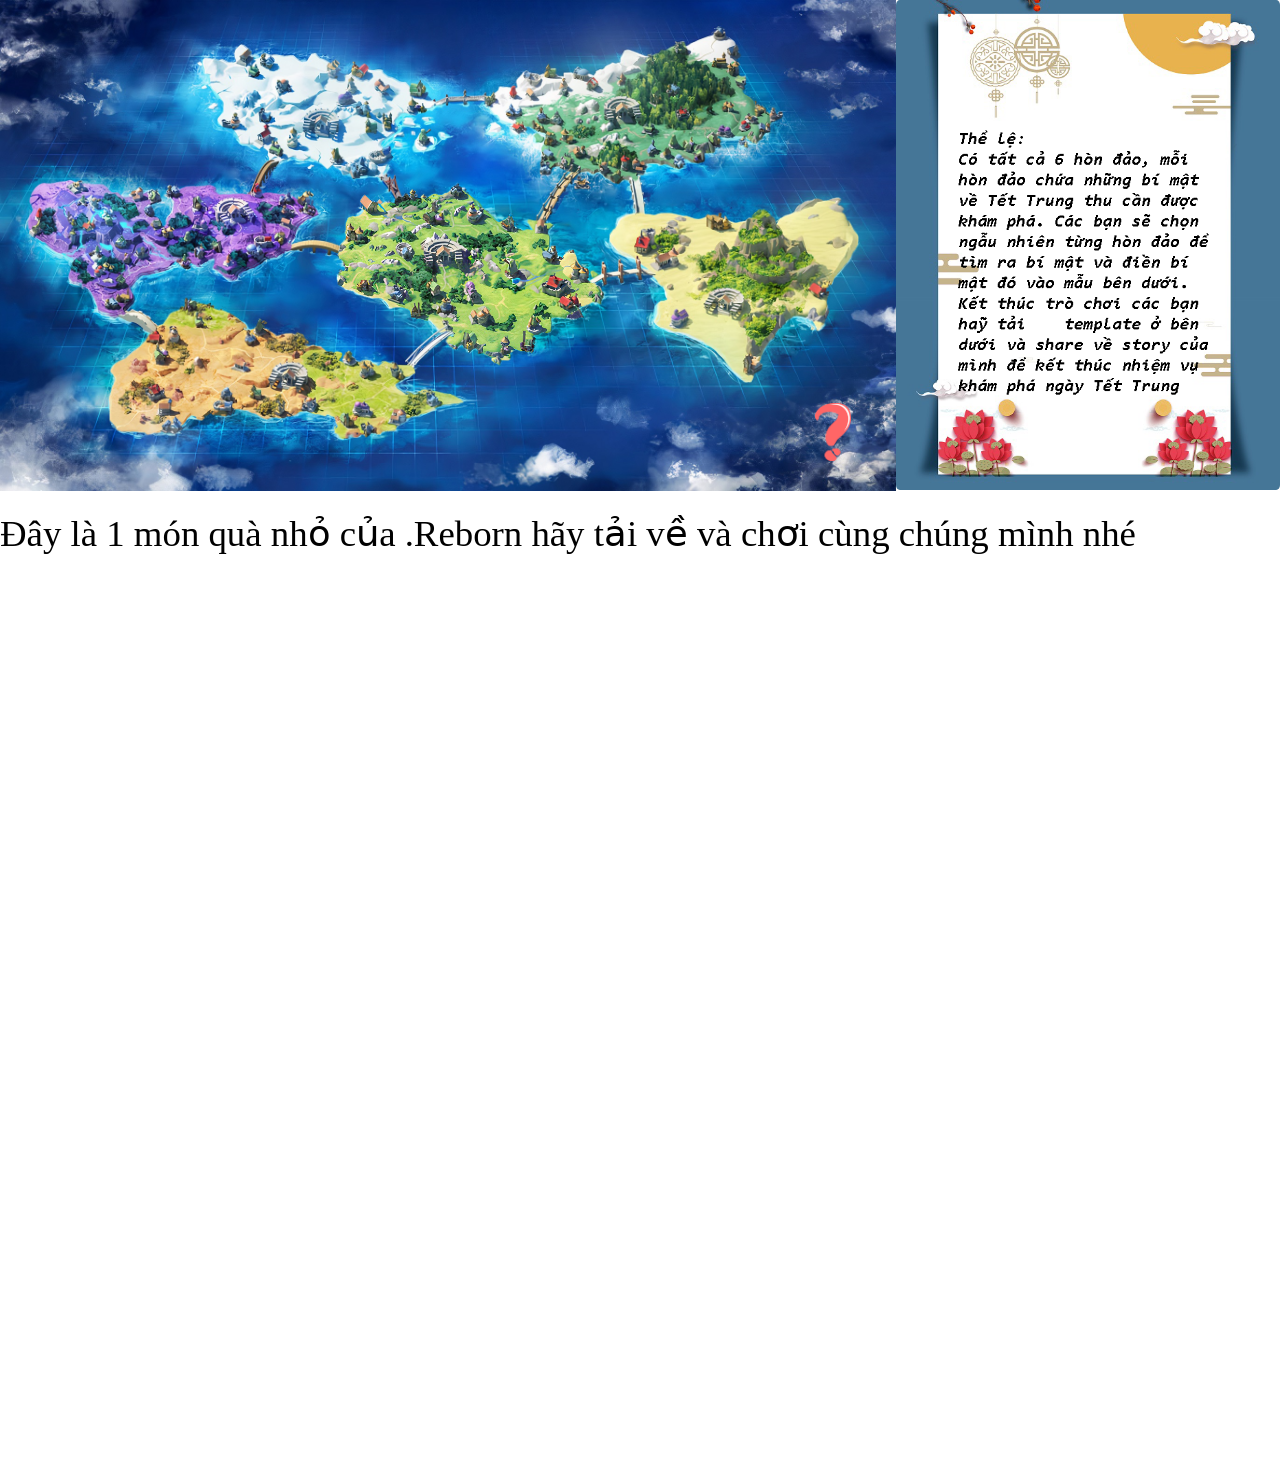
==== reborn.html @ 58b1da85 "Add files via upload" ====
<!DOCTYPE html>
<html lang="en">

<head>
    <meta charset="UTF-8">
    <meta http-equiv="X-UA-Compatible" content="IE=edge">
    <meta name="viewport" content="width=device-width, initial-scale=1.0">
    <script type="text/javascript" src="main.js"></script>
    <link rel="stylesheet" href="main.css">

    <title>Document</title>
</head>

<body>
    <audio loop preload="auto" id="audio">
        <source src="videoplayback.mp3" type="audio/mpeg">
    </audio>
    <img class="mario" src="mario.gif" alt="">
    <img class="mario_jump" src="mario_jump.gif" alt="">
    <div class="map">
        <img class="treasure" src="treasure_map.jpg" alt="">
        <img onclick="showImage('question_1.png')" class="layer1" src="ice_island.png" alt="">
        <img onclick="showImage('question_2.png')" class="layer2" src="ice_green_island.png" alt="">
        <img onclick="showImage('question_3.png')" class="layer3" src="purple_island.png" alt="">
        <img onclick="showImage('question_4.png'); playPause()" class="layer4" src="green_island.png" alt="">
        <img onclick="showImage('question_5.png')" class="layer5" src="yellow_island.png" alt="">
        <img onclick="showImage('question_6.png')" class="layer6" src="orange_island.png" alt="">
        <img onclick="showImage('guild1.png')" class="question" src="question.png" alt="">
    </div>
    <div class="window">
        <img id="my_image" class="frame" src="guild1.png" alt="">
    </div>
    <div class="image">
        <div class="gift">Đây là 1 món quà nhỏ của .Reborn hãy tải về và chơi cùng chúng mình nhé</div>
        <a href="https://drive.google.com/file/d/18va433Vlyc_D6Tf3zOVta6ir4yThZGpn/view?usp=sharing"><img class="template" src="template1.PNG" alt=""></a>
    </div>
    <iframe class="form" src="https://docs.google.com/forms/d/e/1FAIpQLScOu1fdiD_zf71sI1Y6gmUv--ZGotgb5TUwTh4q2JzjBd__-g/viewform?embedded=true" width="640" height="2222" frameborder="0" marginheight="0" marginwidth="0">Loading…</iframe>
</body>
<script type="text/javascript">
    var audio = document.getElementById('audio');
    var count = 0;
    function playPause(){
        if(count == 0){
            count = 1;
            audio.play();               
        } else {
            count = 0;
            audio.pause();
        }
    }
</script>
</html>
---- main.css ----
.mario {
    position: absolute;
    width: 20%;
    margin-top: 20%;
    left: 40%;
    animation-name: mario;
    animation-duration: 4s;
    opacity: 0;
}
@keyframes mario {
    0% {
        position: absolute;
        left: -80%;
        opacity: 1;
    }
    90% {
        opacity: 1;
    }
    100% {
        position: absolute;
        left: 100%;
        opacity: 0;
    }
}
.mario_jump {
    position: absolute;
    right: 10%;
    margin-top: 5%;
    width: 15%;
    opacity: 0;
    animation-name: mario_jump;
    animation-duration: 6s;
}
@keyframes mario_jump {
    0% {
        opacity: 0;
    }
    80% {
        opacity: 0;
    }
    95% {
        opacity: 1;
    }
}
.map {
    position: absolute;
    top: 0;
    left: 0;
    width: 70%;
    height: 100%;
    animation-name: move;
    animation-duration: 5s;
}
@keyframes move {
    0% {
        position: absolute;
        left: -100%;
    }
    100% {
        position: absolute;
        left: 0%;
    }
}
.treasure {
    position: absolute;
    width: 100%;
}
.layer1 {
    position: absolute;
    width: 26%;
    margin-top: 5%;
    left: 22.5%;
}
.layer1:hover {
    position: absolute;
    margin-top: 4%;
}
.layer2 {
    position: absolute;
    width: 33%;
    margin-top: 2.9%;
    left: 54.5%;
}
.layer2:hover {
    position: absolute;
    margin-top: 1.5%;
}
.layer3 {
    position: absolute;
    width: 32%;
    margin-top: 20%;
    left: 3.1%;
}
.layer3:hover {
    position: absolute;
    margin-top: 19%;
}
.layer4 {
    position: absolute;
    width: 30%;
    margin-top: 20.3%;
    left: 37.5%;
}
.layer4:hover {
    position: absolute;
    margin-top: 19.5%;
}
.layer5 {
    position: absolute;
    width: 28%;
    margin-top: 22%;
    left: 68%;
}
.layer5:hover {
    position: absolute;
    margin-top: 21%;
}
.layer6 {
    position: absolute;
    width: 39.8%;
    margin-top: 33.2%;
    left: 12%;
}
.layer6:hover {
    position: absolute;
    margin-top: 32%;
}
.question {
    position: absolute;
    margin-top: 45%;
    width: 4%;
    right: 5%;
    
    animation-name: question;
    animation-duration: 1s;
    animation-iteration-count: infinite;
}
@keyframes question {
    0% {
        width: 0%;
    }
    100% {
        width: 4%;
    }
}
.frame {
    position: absolute;
    top: 0;
    right: 0;
    width: 30%;
    border-radius: 1%;
    animation-name: frame;
    animation-duration: 8s;
}
@keyframes frame {
    0% {
        position: absolute;
        margin-top: -50%;
        opacity: 0;
    }
    70% {
        position: absolute;
        margin-top: -40%;
        opacity: 0;
    }
    100% {
        position: absolute;
        margin-top: 0;
    }
}
.image {
    position: absolute;
    top: 0;
    width: 100%;
    left: -100%;
    animation-name: image;
    animation-delay: 6s;
    animation-duration: 5s;
    animation-fill-mode: forwards;
}
@keyframes image {
    0% {
        position: absolute;
        left: -100%;
    }
    100% {
        position: absolute;
        left: 0;
    }
}
.gift {
    position: absolute;
    margin-top: 40%;
    width: 100%;
    height: 10%;
    font-size: 230%;
}
.template {
    position: absolute;
    margin-top: 45%;
    left: 0;
    width: 70%;
}
.form {
    position: absolute;
    margin-top: 45%;
    opacity: 0;
    right: 0;
    width: 30%;
    height: 100%;
    animation-name: form;
    animation-duration: 7s;
    animation-delay: 6s;
    animation-fill-mode: forwards;
}
@keyframes form {
    0% {
        opacity: 0;
    }
    100% {
        opacity: 1;
    }
}
.play_button {
    position: absolute;
    width: 5%;
    z-index: 1;
}
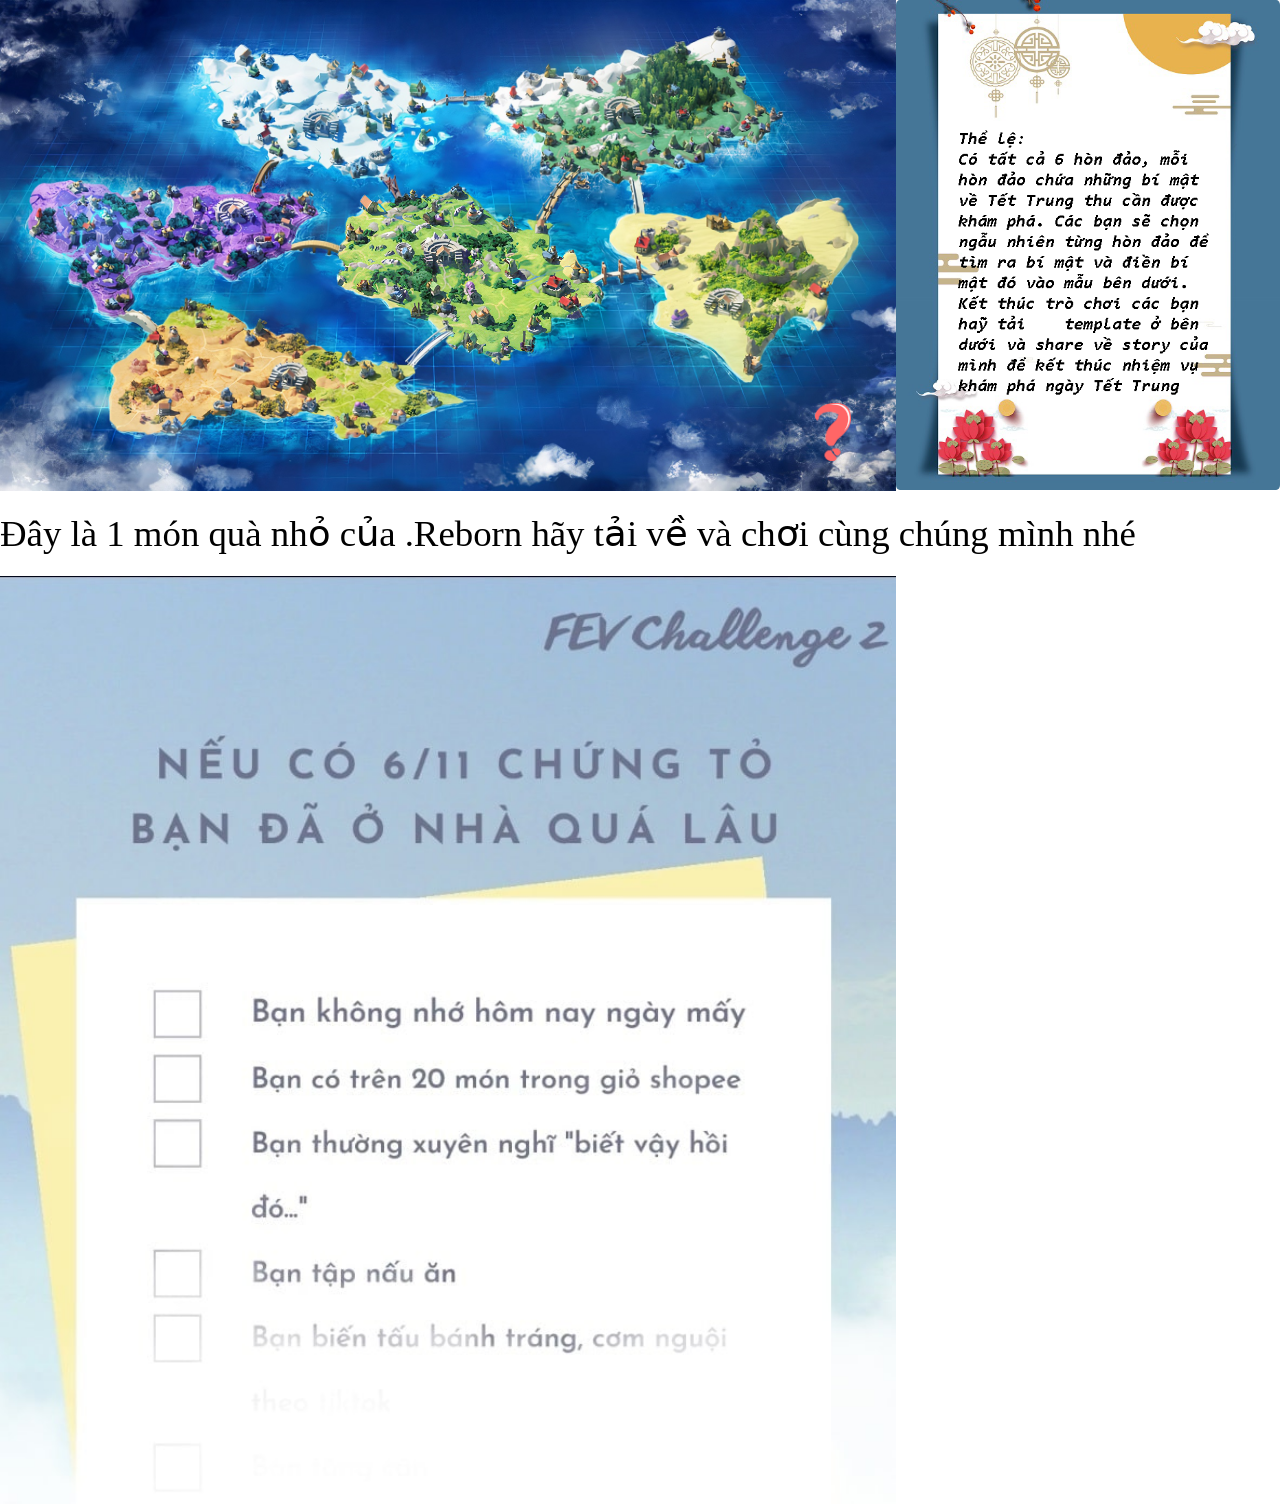
==== commit 8127b377: "Add files via upload" ====
--- a/reborn.html
+++ b/reborn.html
@@ -32,7 +32,7 @@
     </div>
     <div class="image">
         <div class="gift">Đây là 1 món quà nhỏ của .Reborn hãy tải về và chơi cùng chúng mình nhé</div>
-        <a href="https://drive.google.com/file/d/18va433Vlyc_D6Tf3zOVta6ir4yThZGpn/view?usp=sharing"><img class="template" src="template1.PNG" alt=""></a>
+        <img class="template" src="template1.jpg" alt="">
     </div>
     <iframe class="form" src="https://docs.google.com/forms/d/e/1FAIpQLScOu1fdiD_zf71sI1Y6gmUv--ZGotgb5TUwTh4q2JzjBd__-g/viewform?embedded=true" width="640" height="2222" frameborder="0" marginheight="0" marginwidth="0">Loading…</iframe>
 </body>
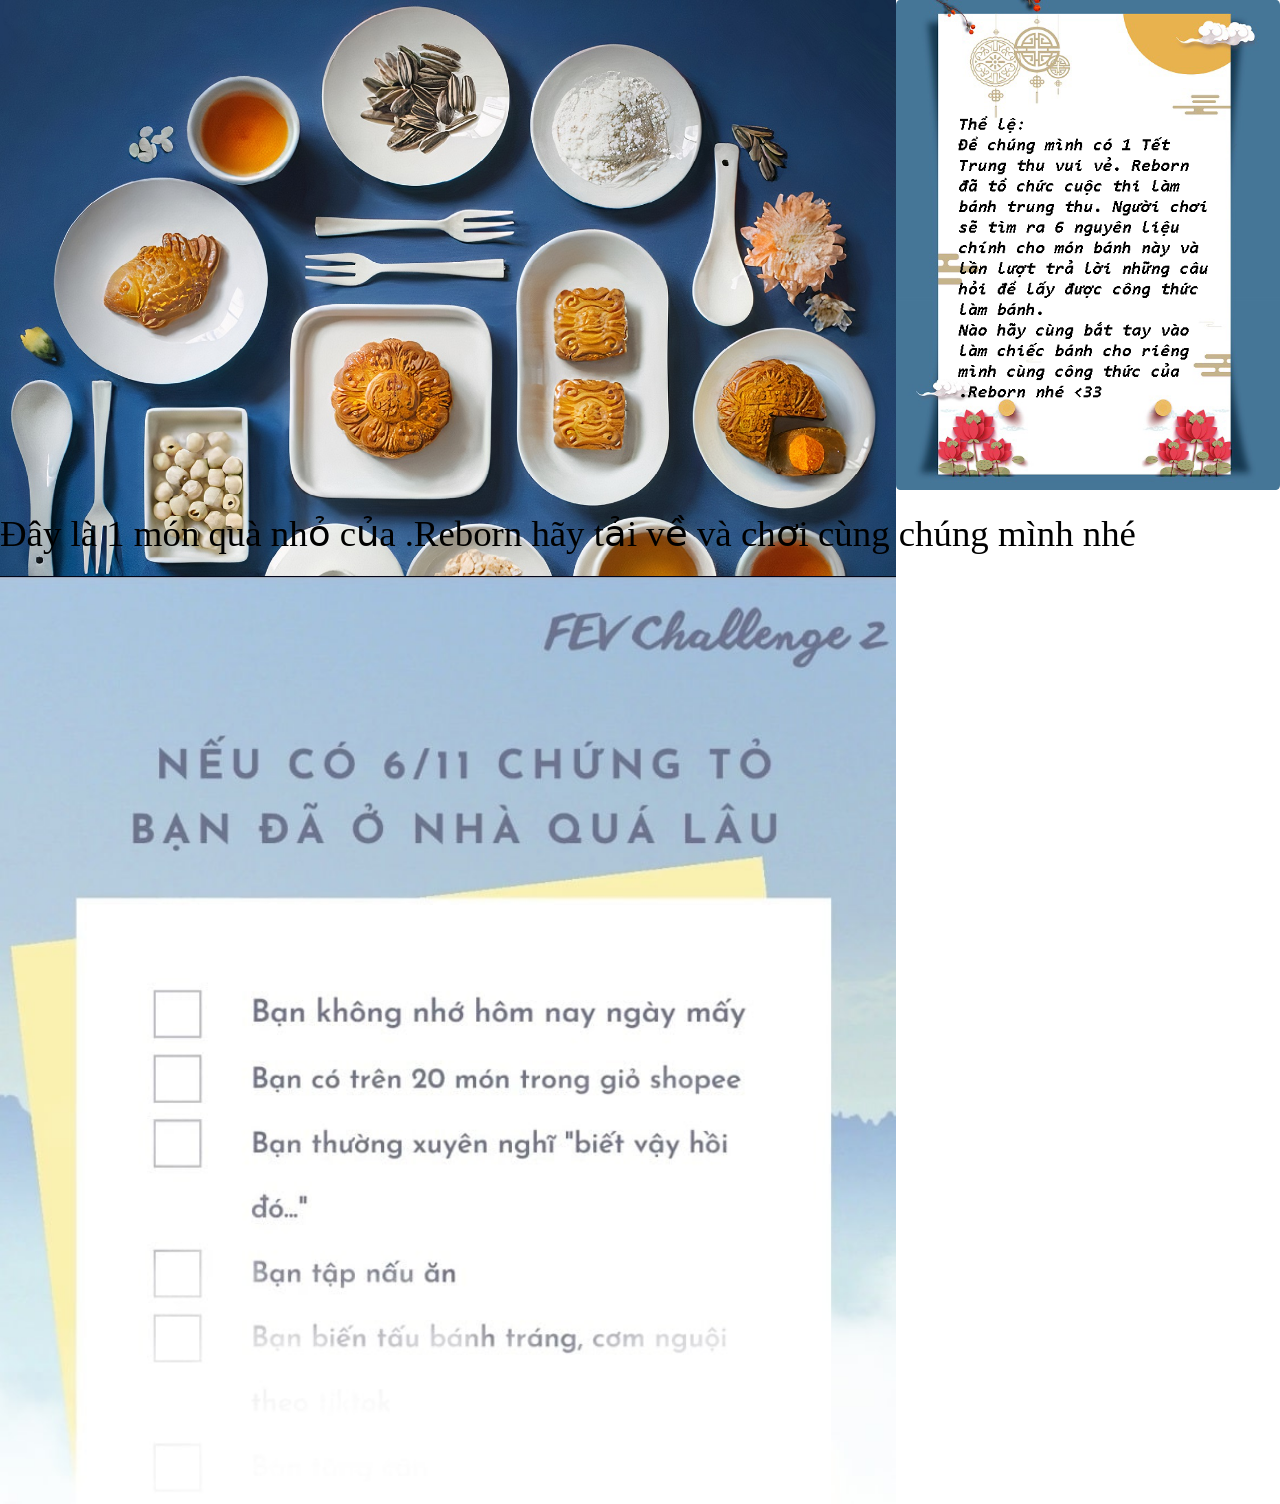
==== commit f403dd10: "Add files via upload" ====
--- a/reborn.html
+++ b/reborn.html
@@ -8,7 +8,7 @@
     <script type="text/javascript" src="main.js"></script>
     <link rel="stylesheet" href="main.css">
 
-    <title>Document</title>
+    <title>Chơi hết mình cùng .Reborn nhé <333</title>
 </head>
 
 <body>
@@ -18,23 +18,23 @@
     <img class="mario" src="mario.gif" alt="">
     <img class="mario_jump" src="mario_jump.gif" alt="">
     <div class="map">
-        <img class="treasure" src="treasure_map.jpg" alt="">
-        <img onclick="showImage('question_1.png')" class="layer1" src="ice_island.png" alt="">
-        <img onclick="showImage('question_2.png')" class="layer2" src="ice_green_island.png" alt="">
-        <img onclick="showImage('question_3.png')" class="layer3" src="purple_island.png" alt="">
-        <img onclick="showImage('question_4.png'); playPause()" class="layer4" src="green_island.png" alt="">
-        <img onclick="showImage('question_5.png')" class="layer5" src="yellow_island.png" alt="">
-        <img onclick="showImage('question_6.png')" class="layer6" src="orange_island.png" alt="">
+        <img class="treasure" src="midautumncake.jpg" alt="">
+        <img onclick="showImage('question_1.png')" class="hathuongduong" src="hat_huong_duong.png" alt="">
+        <img onclick="showImage('question_2.png')" class="bot" src="bot.png" alt="">
+        <img onclick="showImage('question_3.png'); playPause()" class="hatsen" src="hat_sen.png" alt="">
+        <img onclick="showImage('question_4.png')" class="dauxanh" src="nhan_dau_xanh.png" alt="">
+        <img onclick="showImage('question_5.png')" class="hatbi" src="hat_bi.png" alt="">
+        <img onclick="showImage('question_6.png')" class="trungmuoi" src="trung_muoi.png" alt="">
         <img onclick="showImage('guild1.png')" class="question" src="question.png" alt="">
     </div>
     <div class="window">
         <img id="my_image" class="frame" src="guild1.png" alt="">
     </div>
+    <iframe class="form" src="https://docs.google.com/forms/d/e/1FAIpQLScOu1fdiD_zf71sI1Y6gmUv--ZGotgb5TUwTh4q2JzjBd__-g/viewform?embedded=true" width="559" height="714" frameborder="0" marginheight="0" marginwidth="0">Loading…</iframe>    <div class="image">
     <div class="image">
         <div class="gift">Đây là 1 món quà nhỏ của .Reborn hãy tải về và chơi cùng chúng mình nhé</div>
-        <img class="template" src="template1.jpg" alt="">
+        <a href="https://drive.google.com/file/d/18va433Vlyc_D6Tf3zOVta6ir4yThZGpn/view?usp=sharing" target="_bank"><img class="template" src="theme.jpg" alt=""></a>
     </div>
-    <iframe class="form" src="https://docs.google.com/forms/d/e/1FAIpQLScOu1fdiD_zf71sI1Y6gmUv--ZGotgb5TUwTh4q2JzjBd__-g/viewform?embedded=true" width="640" height="2222" frameborder="0" marginheight="0" marginwidth="0">Loading…</iframe>
 </body>
 <script type="text/javascript">
     var audio = document.getElementById('audio');
